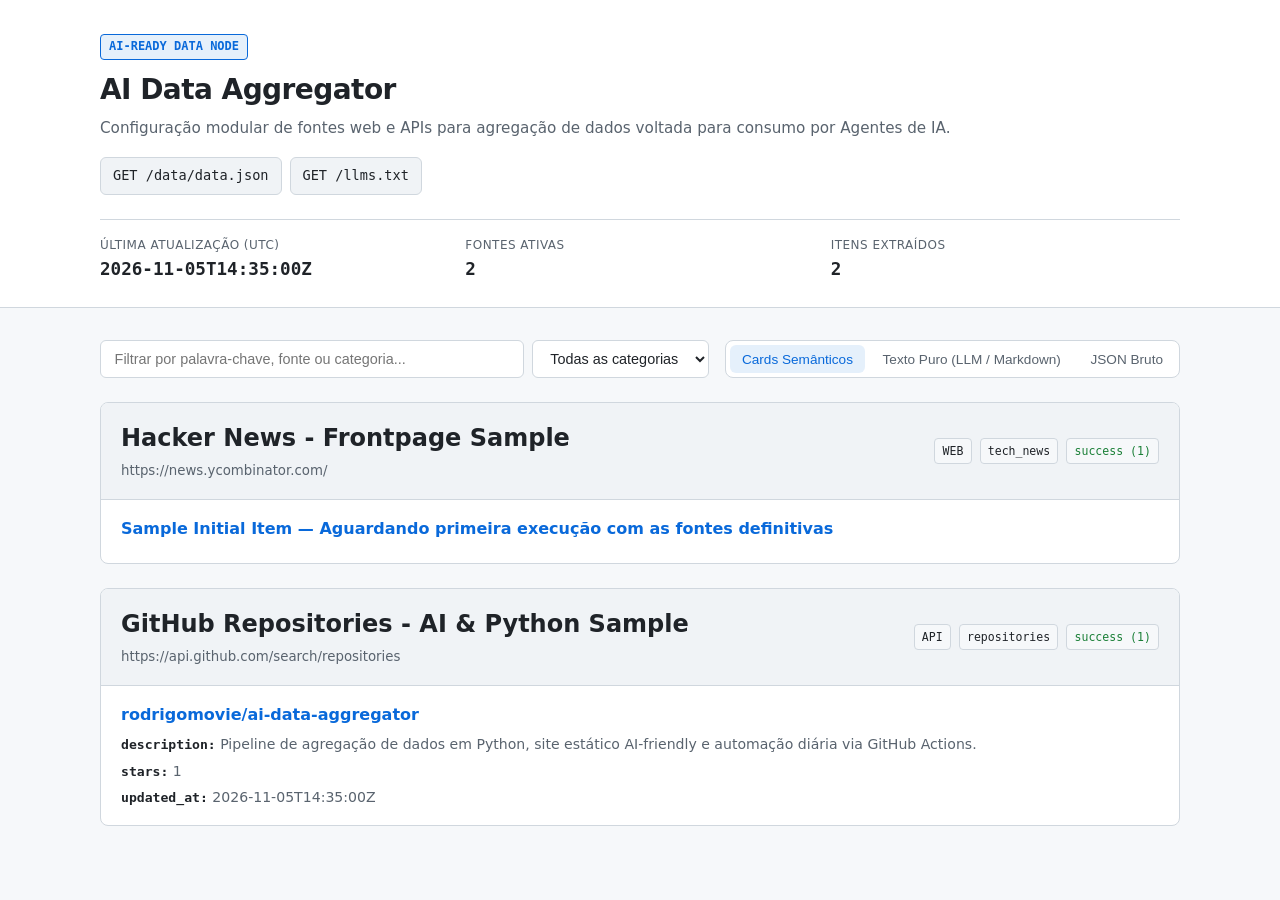
==== public/index.html @ f2503e38 "feat: initial project architecture with Python aggregator, AI-friendly static site, and GitHub Actio" ====
<!DOCTYPE html>
<html lang="pt-BR">
<head>
  <meta charset="UTF-8" />
  <meta name="viewport" content="width=device-width, initial-scale=1.0" />
  <title>AI Data Aggregator — Machine & Human Readable Feed</title>
  <meta name="description" content="Repositório de dados agregados otimizado para leitura por Agentes de IA (JSON & Markdown/LLMs.txt) e visualização humana." />
  <link rel="alternate" type="application/json" href="data/data.json" title="Structured JSON Data Feed" />
  <link rel="alternate" type="text/markdown" href="llms.txt" title="LLM Plain-Text Feed (llms.txt)" />
  <link rel="stylesheet" href="style.css" />
</head>
<body>
  <header class="site-header">
    <div class="container">
      <div class="header-top">
        <div>
          <span class="badge-protocol">AI-READY DATA NODE</span>
          <h1 id="project-title">AI Data Aggregator</h1>
          <p id="project-description" class="subtitle">
            Carregando feed consolidado para Agentes de IA...
          </p>
        </div>
        <nav class="machine-endpoints" aria-label="Endpoints diretos para Agentes de IA">
          <a href="data/data.json" class="btn-endpoint" target="_blank" rel="noopener">
            <code>GET /data/data.json</code>
          </a>
          <a href="llms.txt" class="btn-endpoint" target="_blank" rel="noopener">
            <code>GET /llms.txt</code>
          </a>
        </nav>
      </div>

      <section class="stats-bar" aria-label="Métricas da última coleta">
        <div class="stat-item">
          <span class="stat-label">Última Atualização (UTC)</span>
          <time id="stat-updated" class="stat-value">—</time>
        </div>
        <div class="stat-item">
          <span class="stat-label">Fontes Ativas</span>
          <span id="stat-sources" class="stat-value">0</span>
        </div>
        <div class="stat-item">
          <span class="stat-label">Itens Extraídos</span>
          <span id="stat-items" class="stat-value">0</span>
        </div>
      </section>
    </div>
  </header>

  <main class="container">
    <section class="controls-bar" aria-label="Controles de visualização e filtro">
      <div class="search-group">
        <label for="search-input" class="sr-only">Filtrar dados</label>
        <input
          type="search"
          id="search-input"
          placeholder="Filtrar por palavra-chave, fonte ou categoria..."
          autocomplete="off"
        />
        <select id="category-filter" aria-label="Filtrar por categoria">
          <option value="all">Todas as categorias</option>
        </select>
      </div>

      <div class="view-switcher" role="group" aria-label="Modo de exibição">
        <button type="button" class="btn-view active" data-view="cards">Cards Semânticos</button>
        <button type="button" class="btn-view" data-view="markdown">Texto Puro (LLM / Markdown)</button>
        <button type="button" class="btn-view" data-view="json">JSON Bruto</button>
      </div>
    </section>

    <section id="view-cards" class="view-section" aria-live="polite">
      <div id="sources-container" class="sources-grid">
        <p class="loading-state">Carregando <code>data/data.json</code>...</p>
      </div>
    </section>

    <section id="view-markdown" class="view-section hidden" aria-live="polite">
      <div class="raw-header">
        <span>Formato texto puro estruturado (ideal para janelas de contexto de LLMs)</span>
        <button type="button" id="copy-markdown-btn" class="btn-copy">Copiar Markdown</button>
      </div>
      <pre id="markdown-output" class="code-block">Carregando texto puro...</pre>
    </section>

    <section id="view-json" class="view-section hidden" aria-live="polite">
      <div class="raw-header">
        <span>Payload completo de <code>data/data.json</code></span>
        <button type="button" id="copy-json-btn" class="btn-copy">Copiar JSON</button>
      </div>
      <pre id="json-output" class="code-block">Carregando JSON...</pre>
    </section>
  </main>

  <script id="ai-agent-structured-data" type="application/json"></script>
  <script src="app.js" defer></script>
</body>
</html>
---- public/style.css ----
:root {
  color-scheme: light dark;
  --bg: #0d1117;
  --surface: #161b22;
  --surface-alt: #21262d;
  --border: #30363d;
  --text: #e6edf3;
  --text-muted: #8b949e;
  --accent: #58a6ff;
  --accent-subtle: rgba(56, 139, 253, 0.15);
  --success: #3fb950;
  --error: #f85149;
  --font-sans: system-ui, -apple-system, BlinkMacSystemFont, "Segoe UI", Roboto, sans-serif;
  --font-mono: ui-monospace, SFMono-Regular, "SF Mono", Menlo, Consolas, monospace;
}

@media (prefers-color-scheme: light) {
  :root {
    --bg: #f6f8fa;
    --surface: #ffffff;
    --surface-alt: #f0f3f6;
    --border: #d0d7de;
    --text: #1f2328;
    --text-muted: #59636e;
    --accent: #0969da;
    --accent-subtle: rgba(9, 105, 218, 0.1);
    --success: #1a7f37;
    --error: #cf222e;
  }
}

* {
  box-sizing: border-box;
  margin: 0;
  padding: 0;
}

body {
  font-family: var(--font-sans);
  background-color: var(--bg);
  color: var(--text);
  line-height: 1.6;
  padding-bottom: 4rem;
}

.container {
  max-width: 1120px;
  margin: 0 auto;
  padding: 0 1.25rem;
}

.sr-only {
  position: absolute;
  width: 1px;
  height: 1px;
  overflow: hidden;
  clip: rect(0, 0, 0, 0);
}

.site-header {
  background-color: var(--surface);
  border-bottom: 1px solid var(--border);
  padding: 2rem 0 1.5rem;
  margin-bottom: 2rem;
}

.header-top {
  display: flex;
  flex-wrap: wrap;
  justify-content: space-between;
  align-items: flex-start;
  gap: 1rem;
  margin-bottom: 1.5rem;
}

.badge-protocol {
  display: inline-block;
  font-family: var(--font-mono);
  font-size: 0.75rem;
  font-weight: 600;
  color: var(--accent);
  background: var(--accent-subtle);
  border: 1px solid var(--accent);
  padding: 0.15rem 0.5rem;
  border-radius: 4px;
  margin-bottom: 0.5rem;
}

h1 {
  font-size: 1.75rem;
  font-weight: 700;
  letter-spacing: -0.02em;
}

.subtitle {
  color: var(--text-muted);
  font-size: 0.95rem;
  margin-top: 0.25rem;
}

.machine-endpoints {
  display: flex;
  flex-wrap: wrap;
  gap: 0.5rem;
}

.btn-endpoint {
  text-decoration: none;
  color: var(--text);
  background: var(--surface-alt);
  border: 1px solid var(--border);
  padding: 0.45rem 0.75rem;
  border-radius: 6px;
  font-size: 0.85rem;
  transition: border-color 0.15s ease;
}

.btn-endpoint:hover {
  border-color: var(--accent);
  color: var(--accent);
}

.stats-bar {
  display: grid;
  grid-template-columns: repeat(auto-fit, minmax(180px, 1fr));
  gap: 1rem;
  padding-top: 1rem;
  border-top: 1px solid var(--border);
}

.stat-item {
  display: flex;
  flex-direction: column;
}

.stat-label {
  font-size: 0.75rem;
  text-transform: uppercase;
  letter-spacing: 0.04em;
  color: var(--text-muted);
}

.stat-value {
  font-family: var(--font-mono);
  font-size: 1.1rem;
  font-weight: 600;
}

.controls-bar {
  display: flex;
  flex-wrap: wrap;
  justify-content: space-between;
  align-items: center;
  gap: 1rem;
  margin-bottom: 1.5rem;
}

.search-group {
  display: flex;
  flex: 1;
  min-width: 280px;
  gap: 0.5rem;
}

input[type="search"],
select {
  background: var(--surface);
  color: var(--text);
  border: 1px solid var(--border);
  padding: 0.55rem 0.85rem;
  border-radius: 6px;
  font-size: 0.9rem;
}

input[type="search"] {
  flex: 1;
}

.view-switcher {
  display: flex;
  gap: 0.35rem;
  background: var(--surface);
  padding: 0.25rem;
  border: 1px solid var(--border);
  border-radius: 8px;
}

.btn-view {
  background: transparent;
  color: var(--text-muted);
  border: none;
  padding: 0.4rem 0.75rem;
  border-radius: 6px;
  font-size: 0.85rem;
  cursor: pointer;
  font-weight: 500;
}

.btn-view.active {
  background: var(--accent-subtle);
  color: var(--accent);
}

.hidden {
  display: none !important;
}

.sources-grid {
  display: flex;
  flex-direction: column;
  gap: 1.5rem;
}

.source-block {
  background: var(--surface);
  border: 1px solid var(--border);
  border-radius: 8px;
  overflow: hidden;
}

.source-header {
  display: flex;
  flex-wrap: wrap;
  justify-content: space-between;
  align-items: center;
  gap: 0.5rem;
  padding: 1rem 1.25rem;
  background: var(--surface-alt);
  border-bottom: 1px solid var(--border);
}

.source-meta {
  display: flex;
  align-items: center;
  gap: 0.5rem;
  flex-wrap: wrap;
}

.tag {
  font-family: var(--font-mono);
  font-size: 0.72rem;
  padding: 0.15rem 0.45rem;
  border-radius: 4px;
  background: var(--bg);
  border: 1px solid var(--border);
}

.status-success {
  color: var(--success);
}

.status-error {
  color: var(--error);
}

.items-list {
  list-style: none;
}

.item-card {
  padding: 1rem 1.25rem;
  border-bottom: 1px solid var(--border);
}

.item-card:last-child {
  border-bottom: none;
}

.item-title {
  font-size: 1rem;
  font-weight: 600;
  margin-bottom: 0.35rem;
}

.item-title a {
  color: var(--accent);
  text-decoration: none;
}

.item-title a:hover {
  text-decoration: underline;
}

.item-fields {
  display: grid;
  gap: 0.25rem;
  font-size: 0.88rem;
  color: var(--text-muted);
}

.item-field strong {
  color: var(--text);
  font-family: var(--font-mono);
  font-size: 0.82rem;
}

.raw-header {
  display: flex;
  justify-content: space-between;
  align-items: center;
  background: var(--surface-alt);
  border: 1px solid var(--border);
  border-bottom: none;
  padding: 0.65rem 1rem;
  border-radius: 8px 8px 0 0;
  font-size: 0.85rem;
  color: var(--text-muted);
}

.btn-copy {
  background: var(--surface);
  color: var(--text);
  border: 1px solid var(--border);
  padding: 0.3rem 0.65rem;
  border-radius: 4px;
  font-size: 0.8rem;
  cursor: pointer;
}

.code-block {
  background: var(--surface);
  border: 1px solid var(--border);
  border-radius: 0 0 8px 8px;
  padding: 1.25rem;
  overflow-x: auto;
  font-family: var(--font-mono);
  font-size: 0.85rem;
  white-space: pre-wrap;
  word-break: break-word;
}
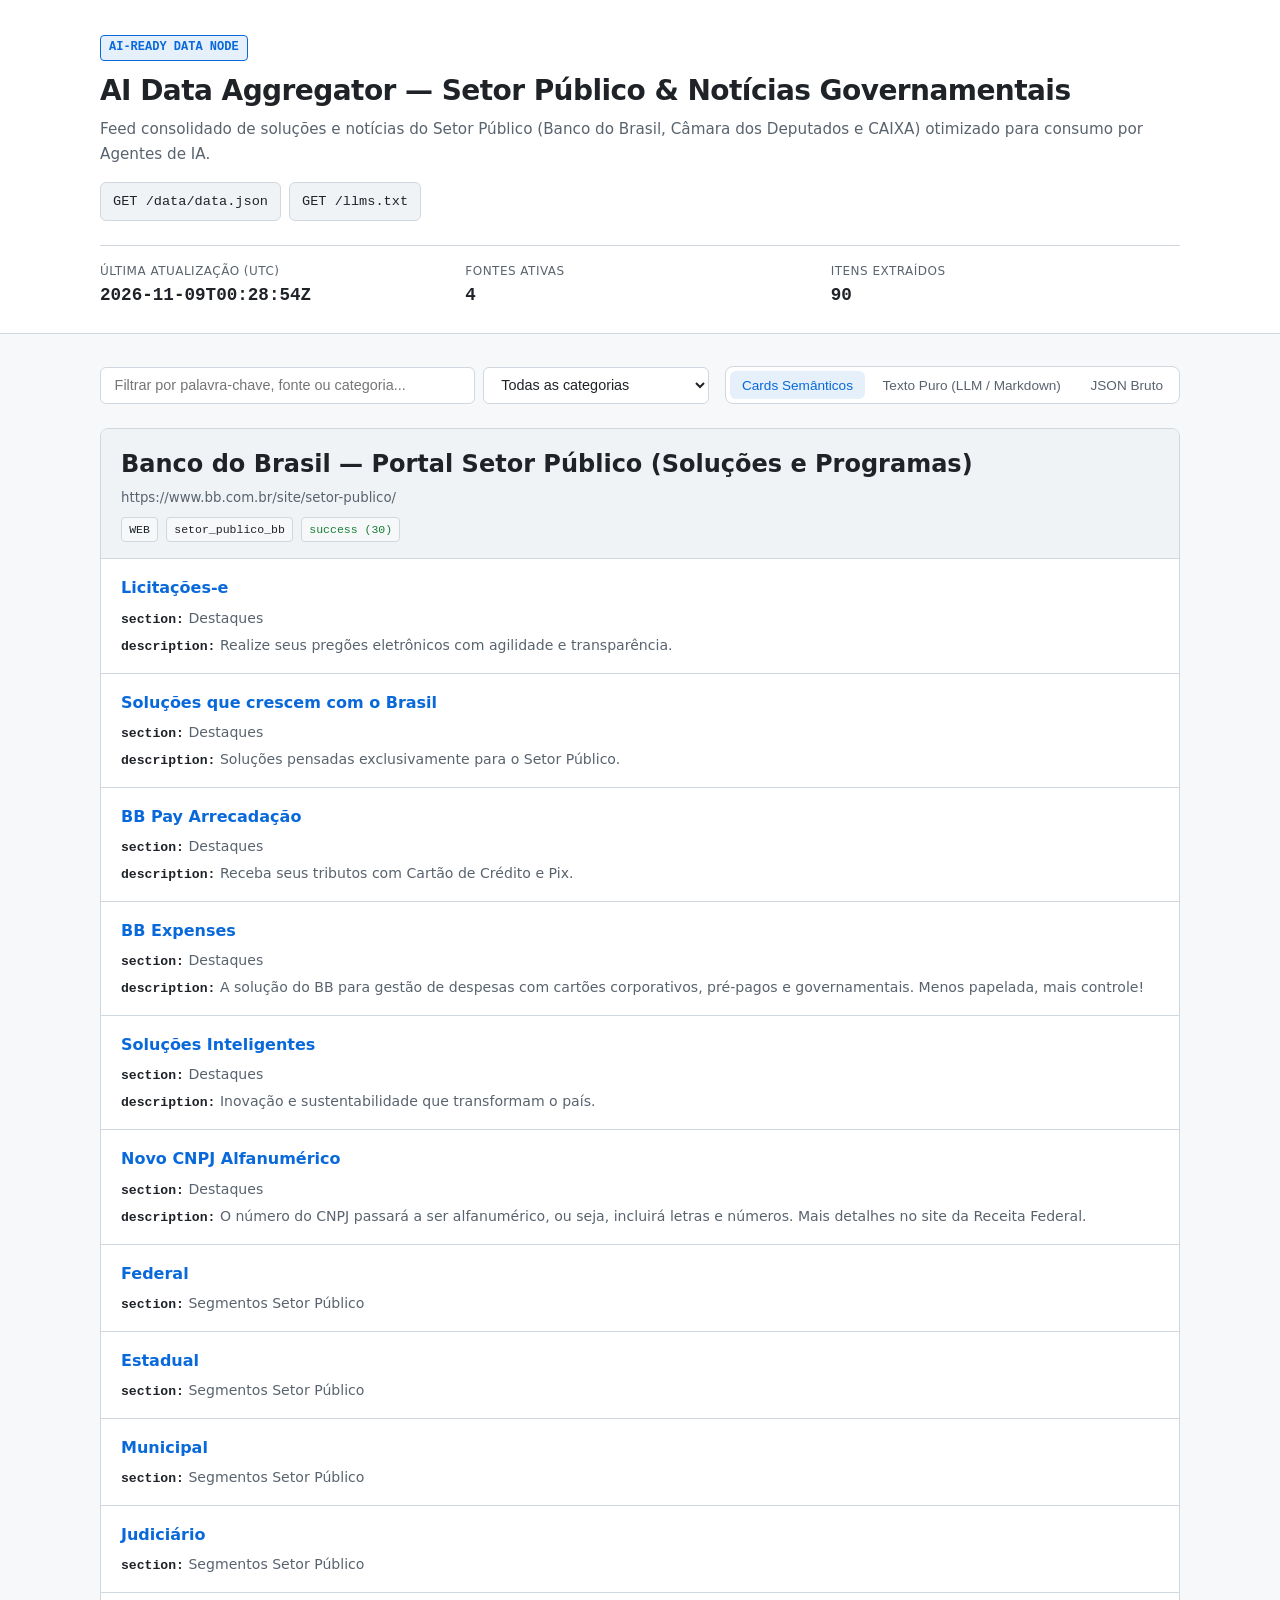
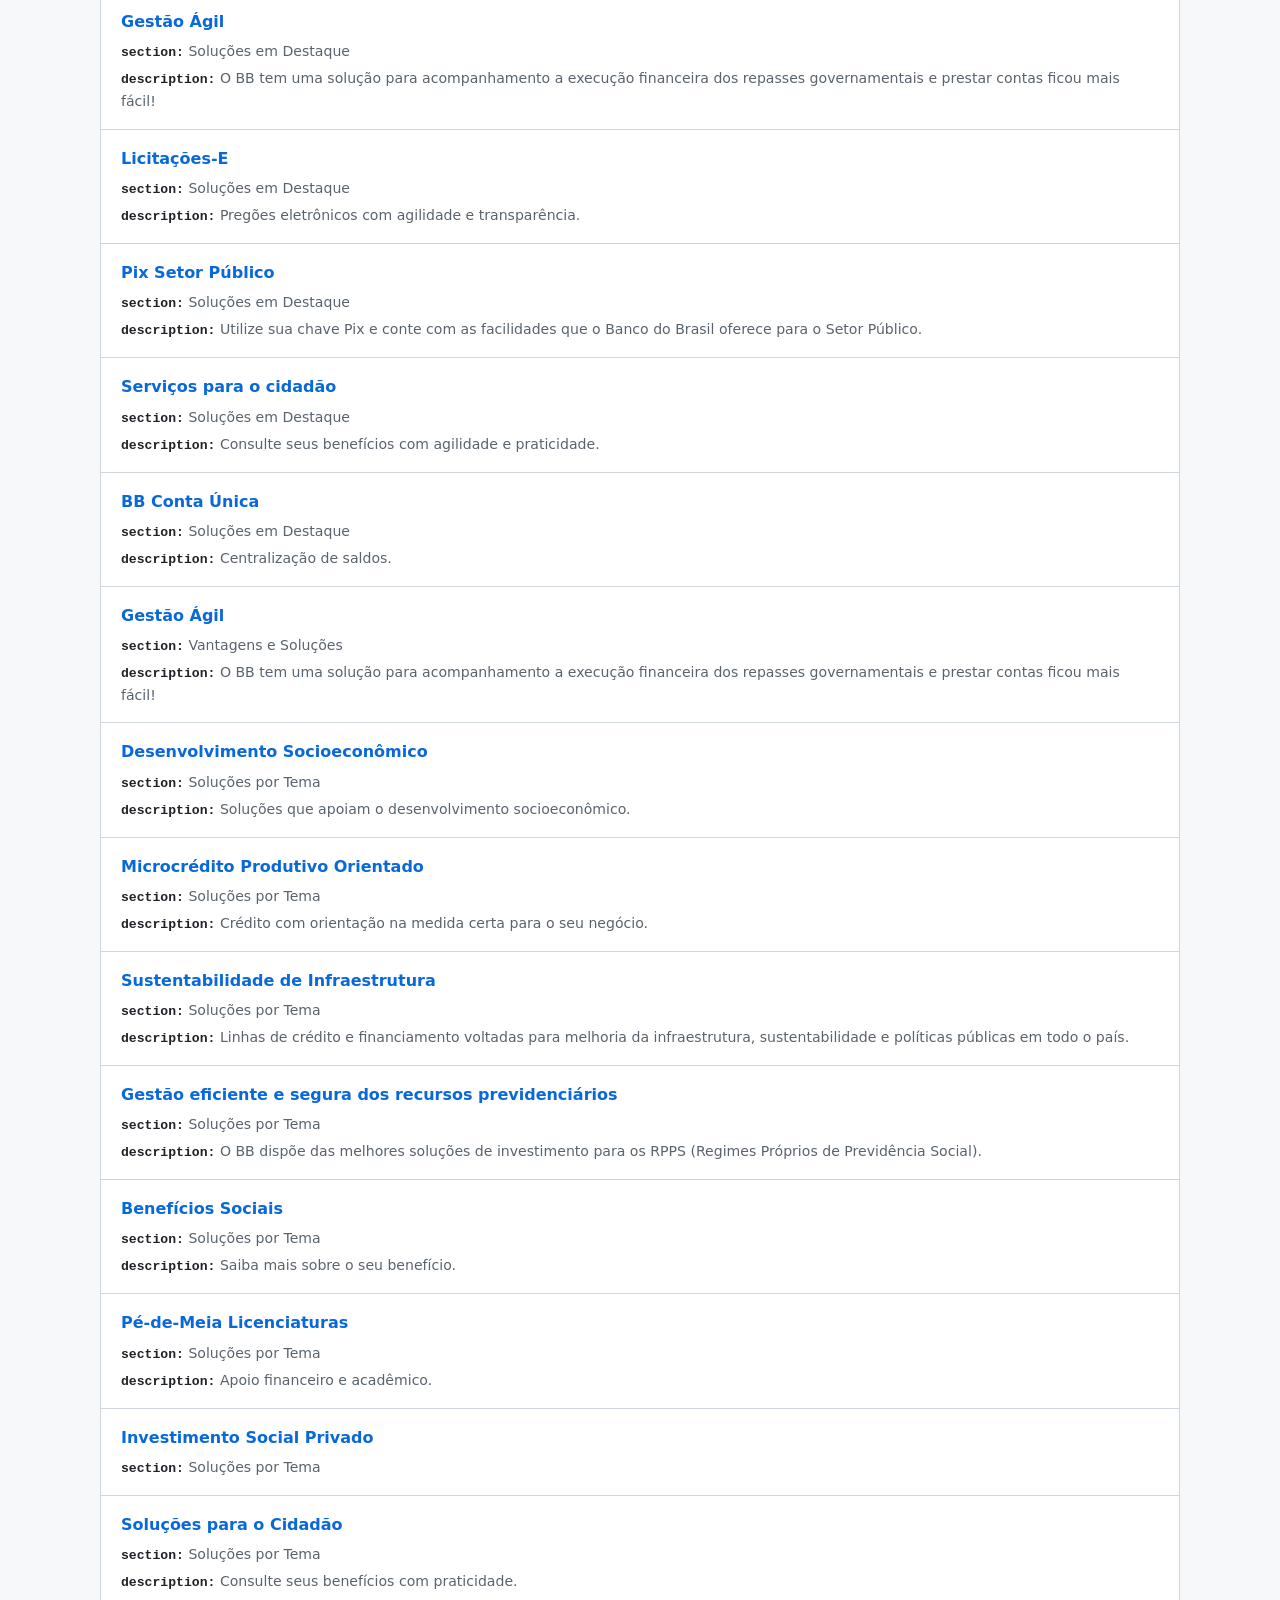
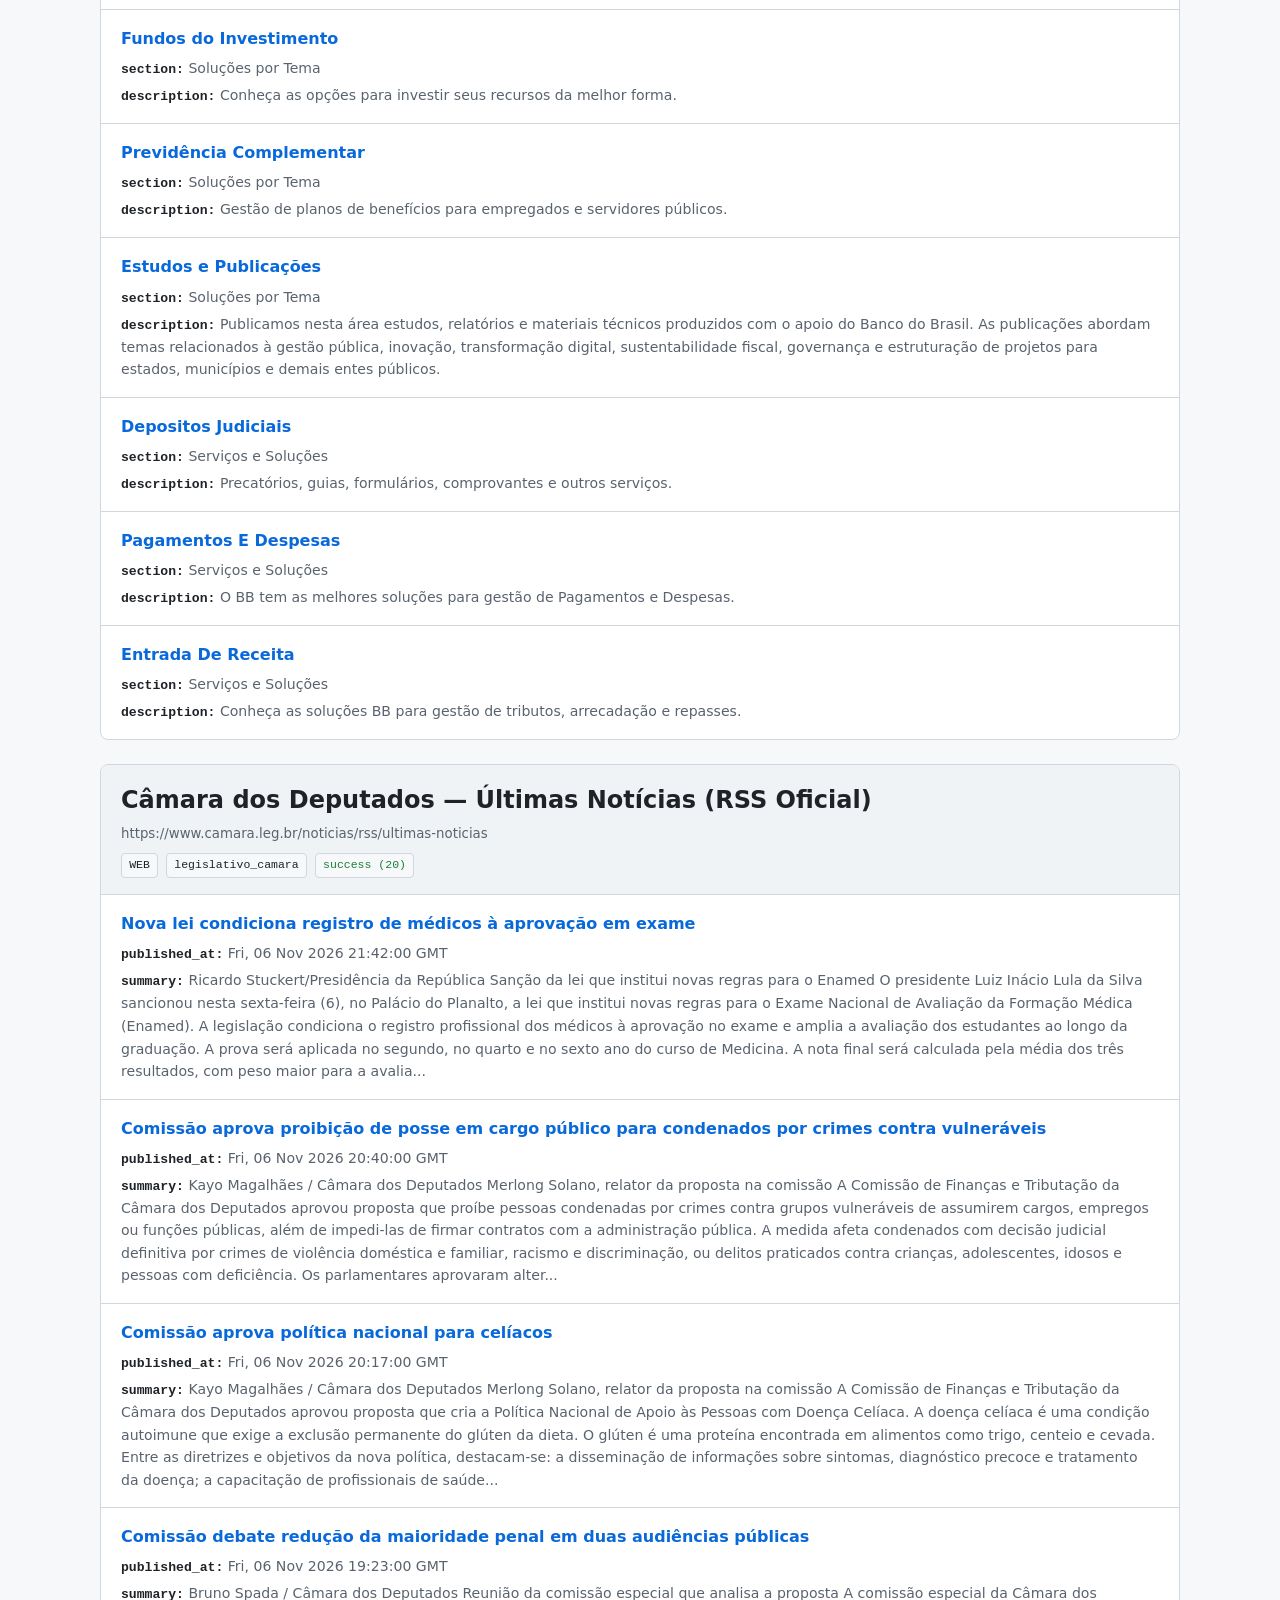
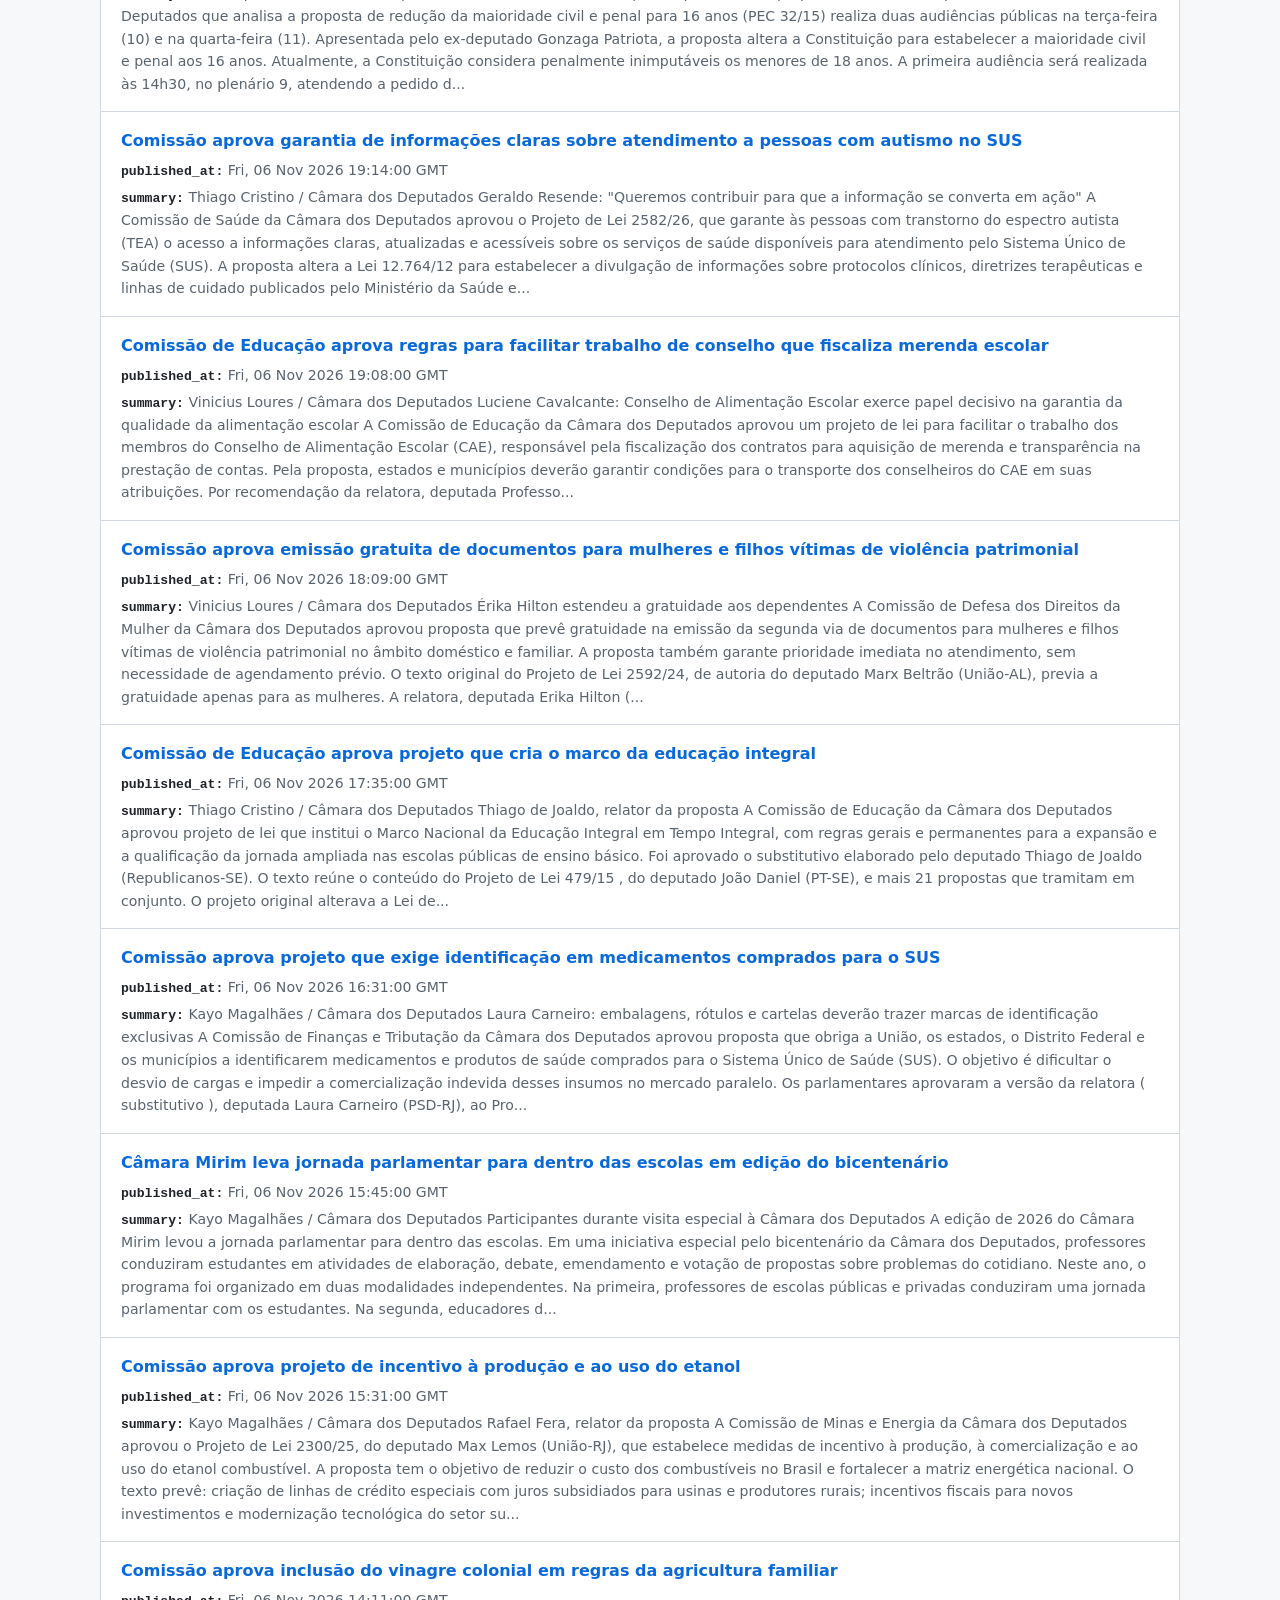
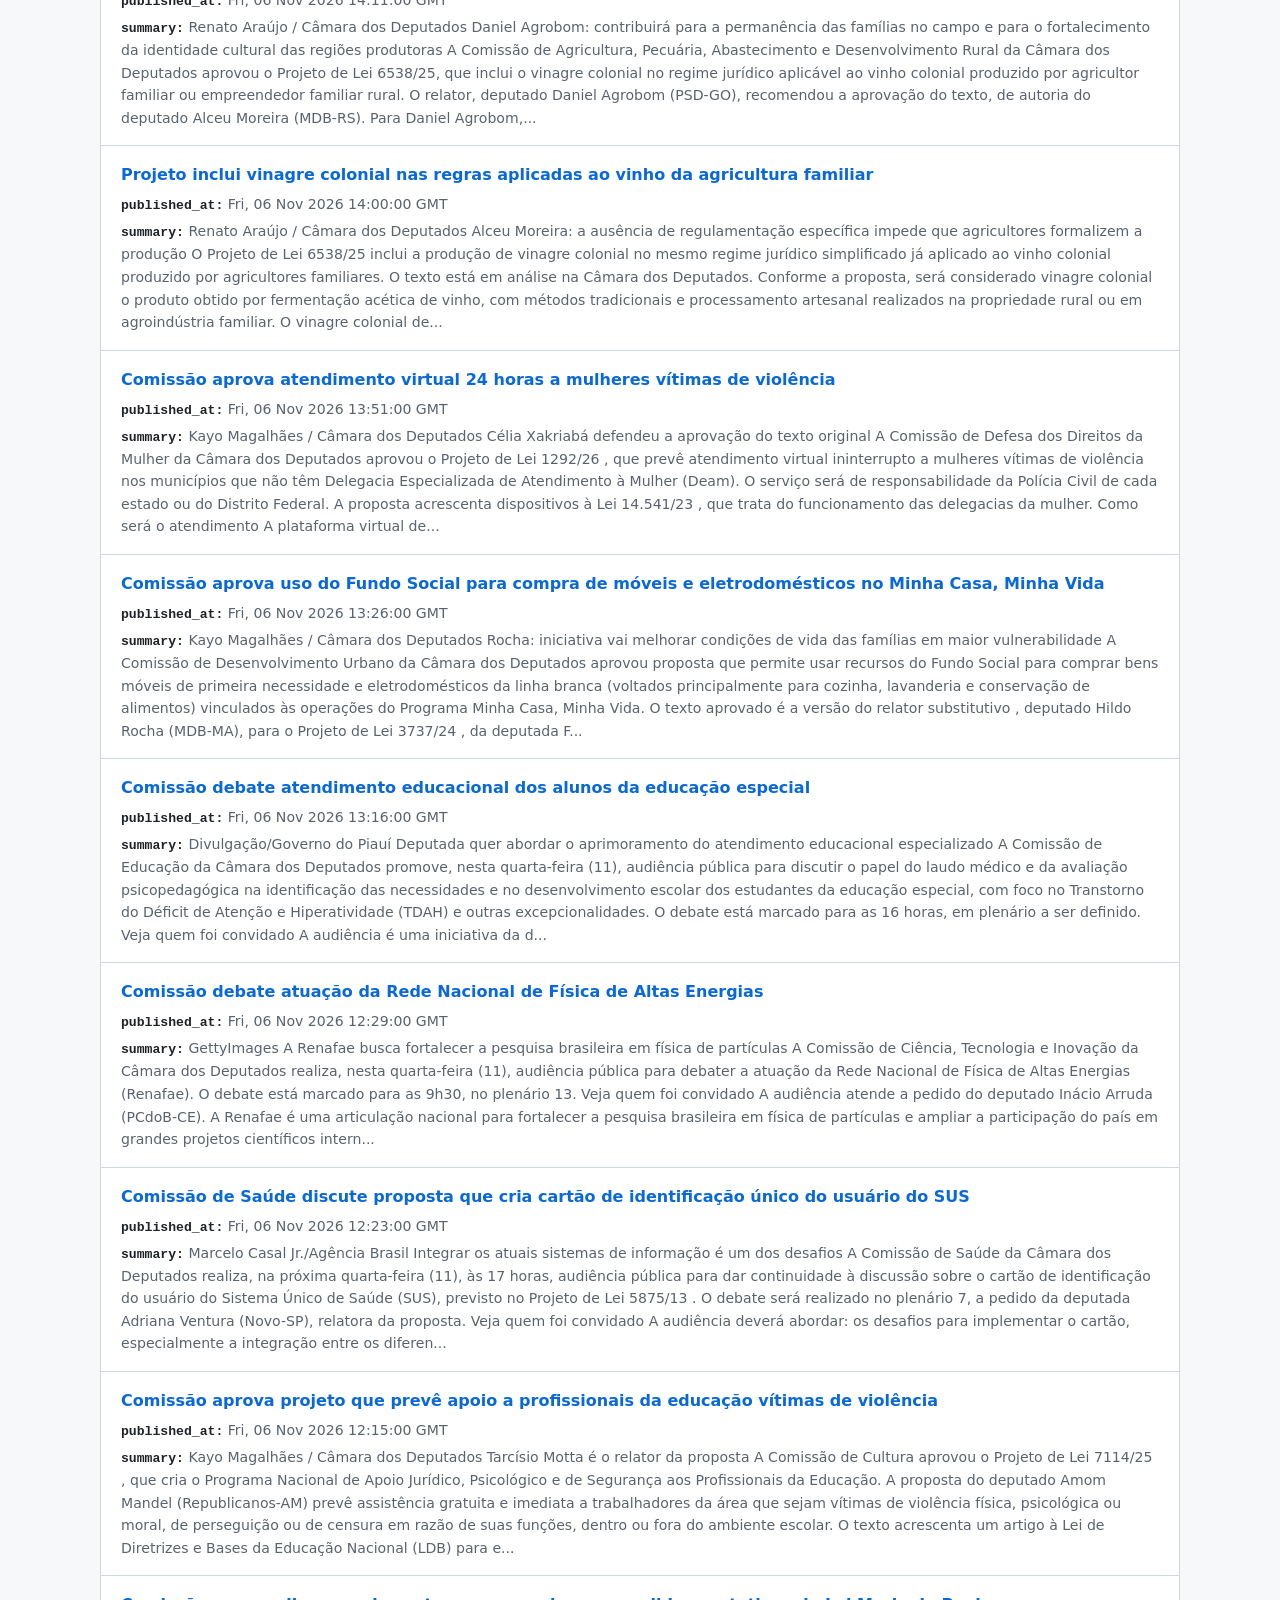
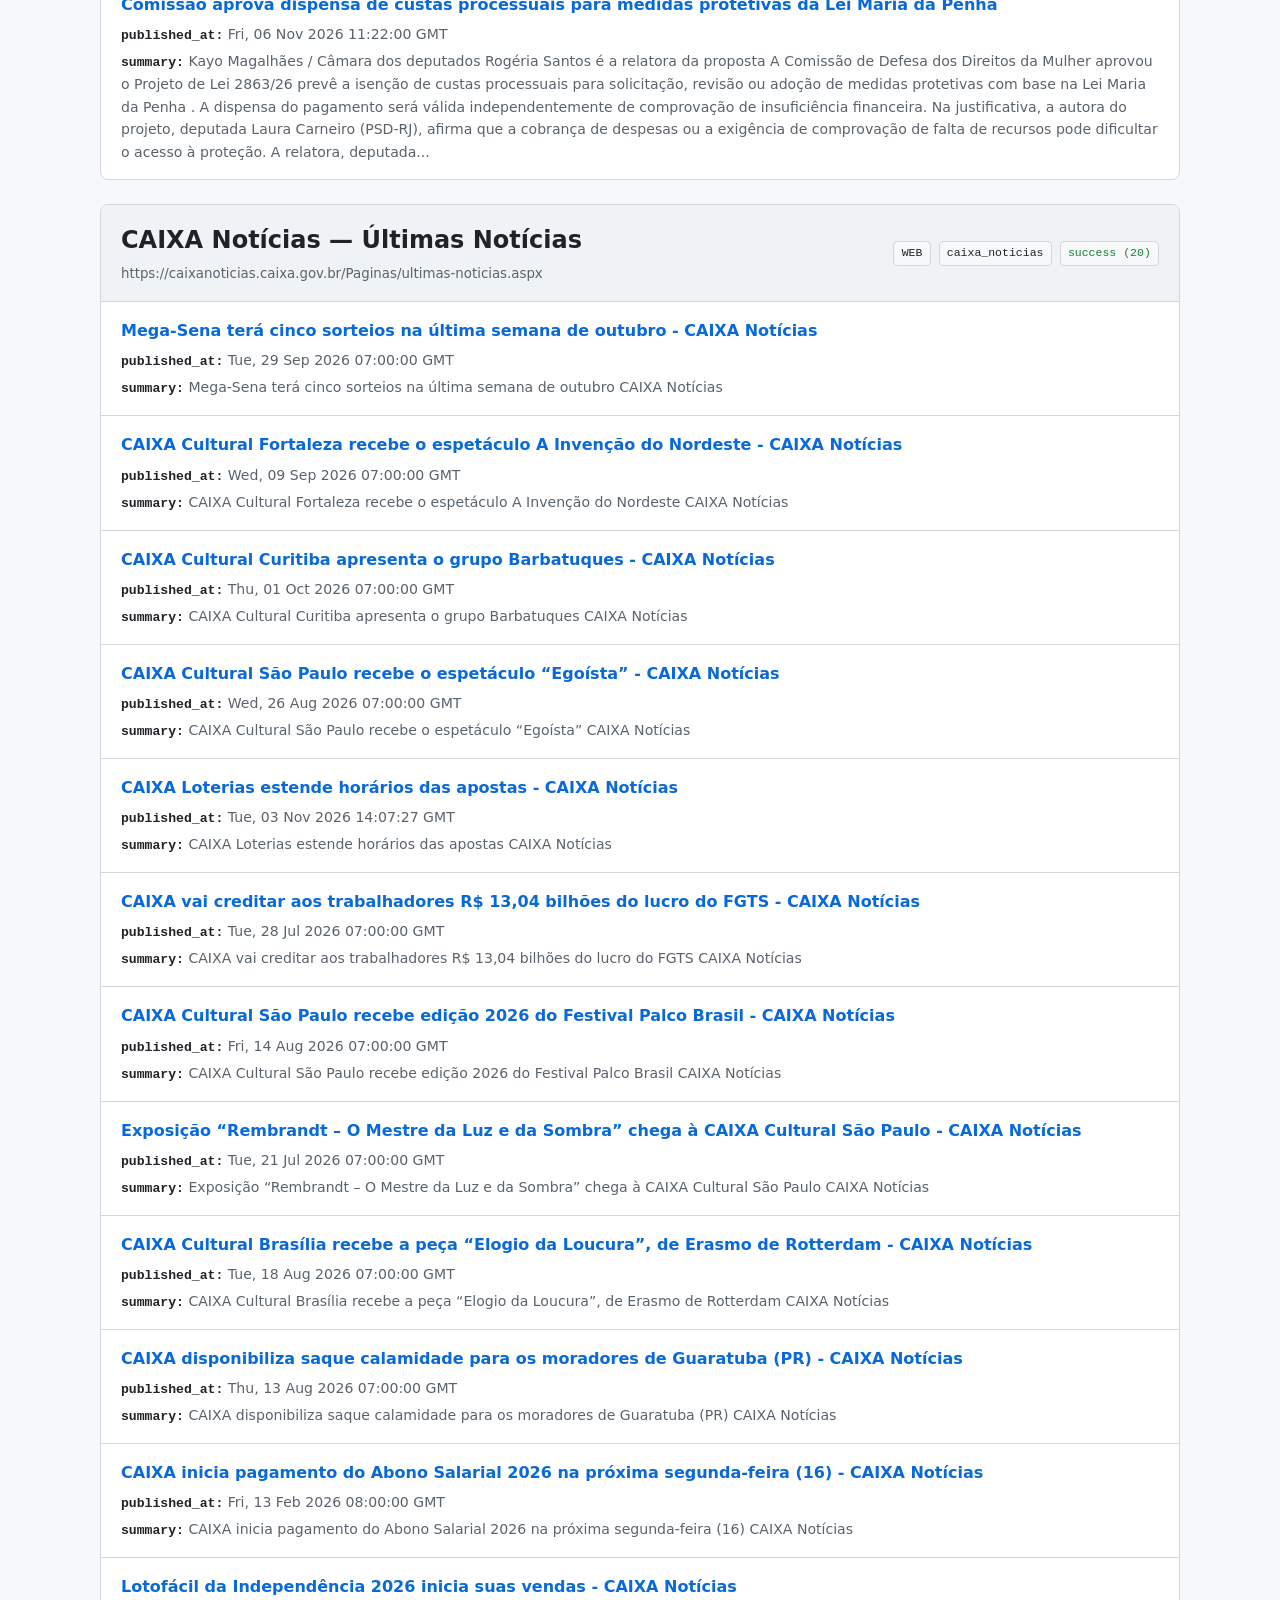
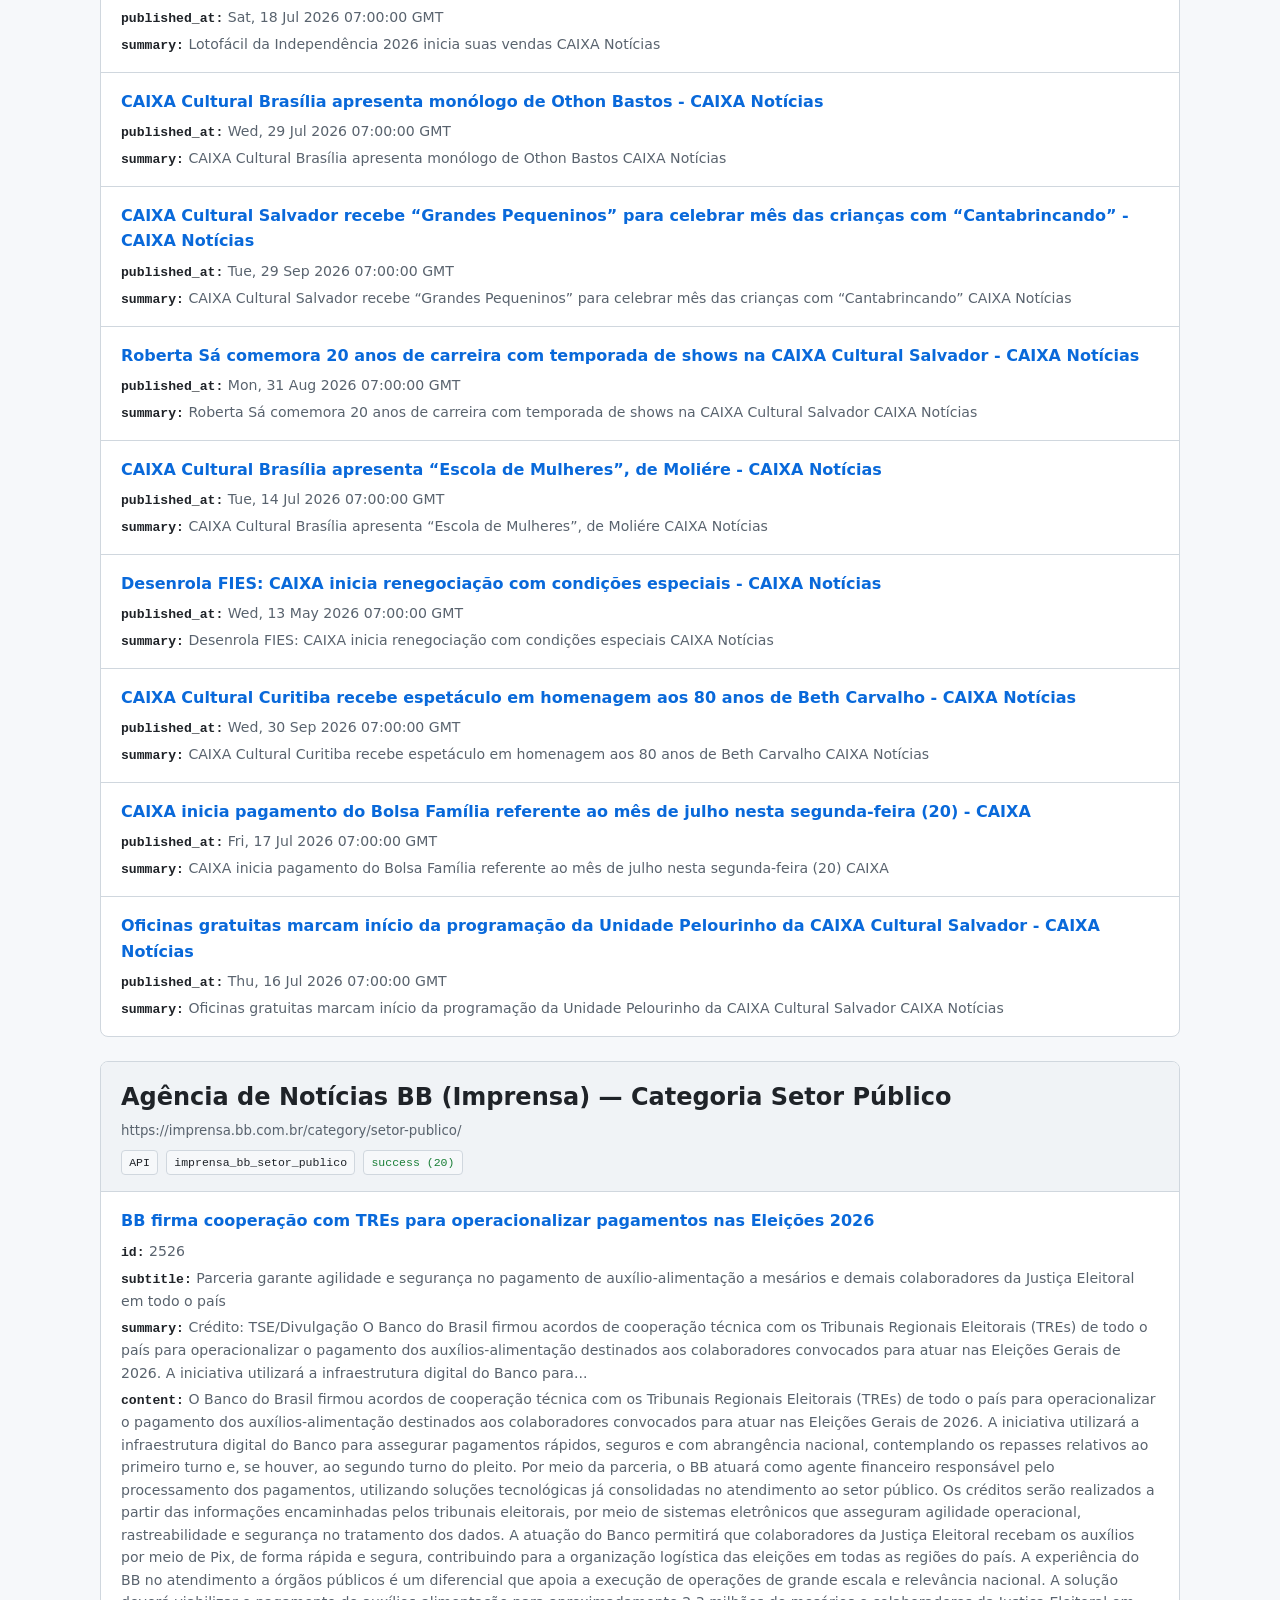
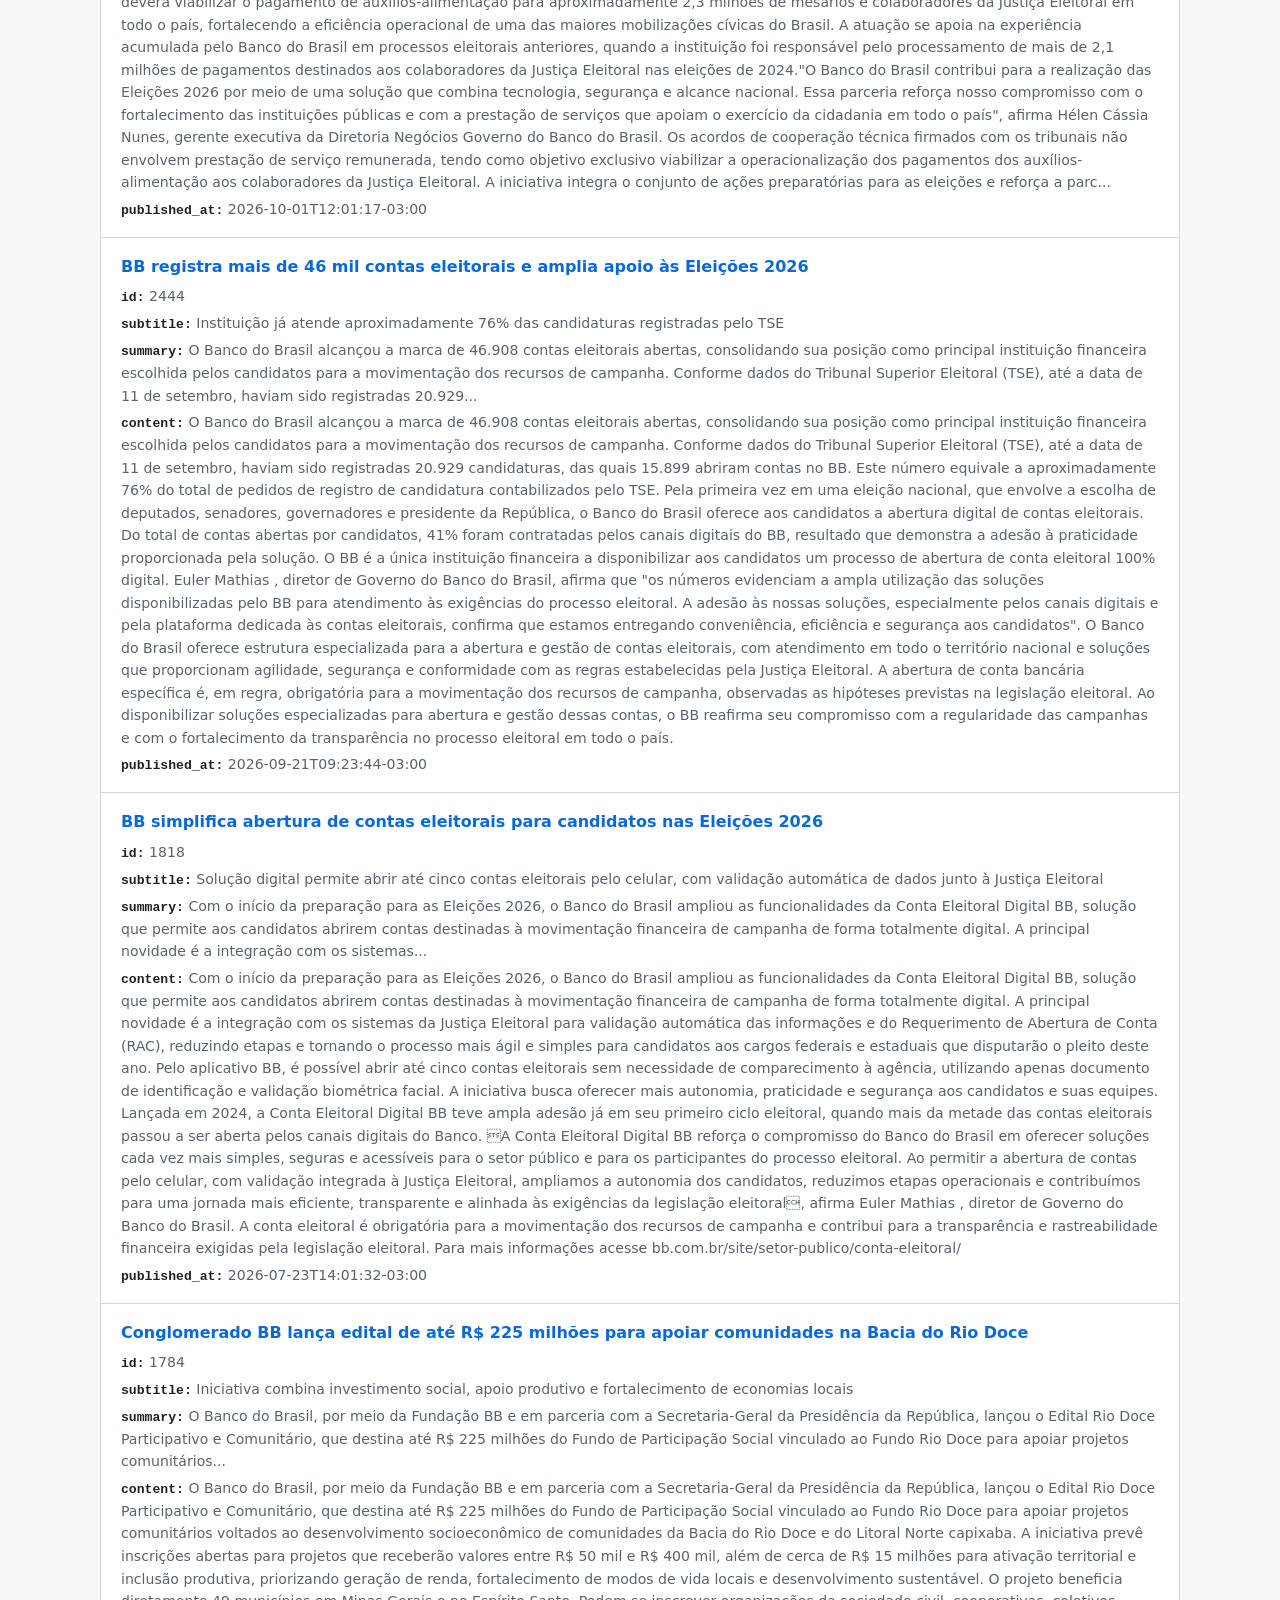
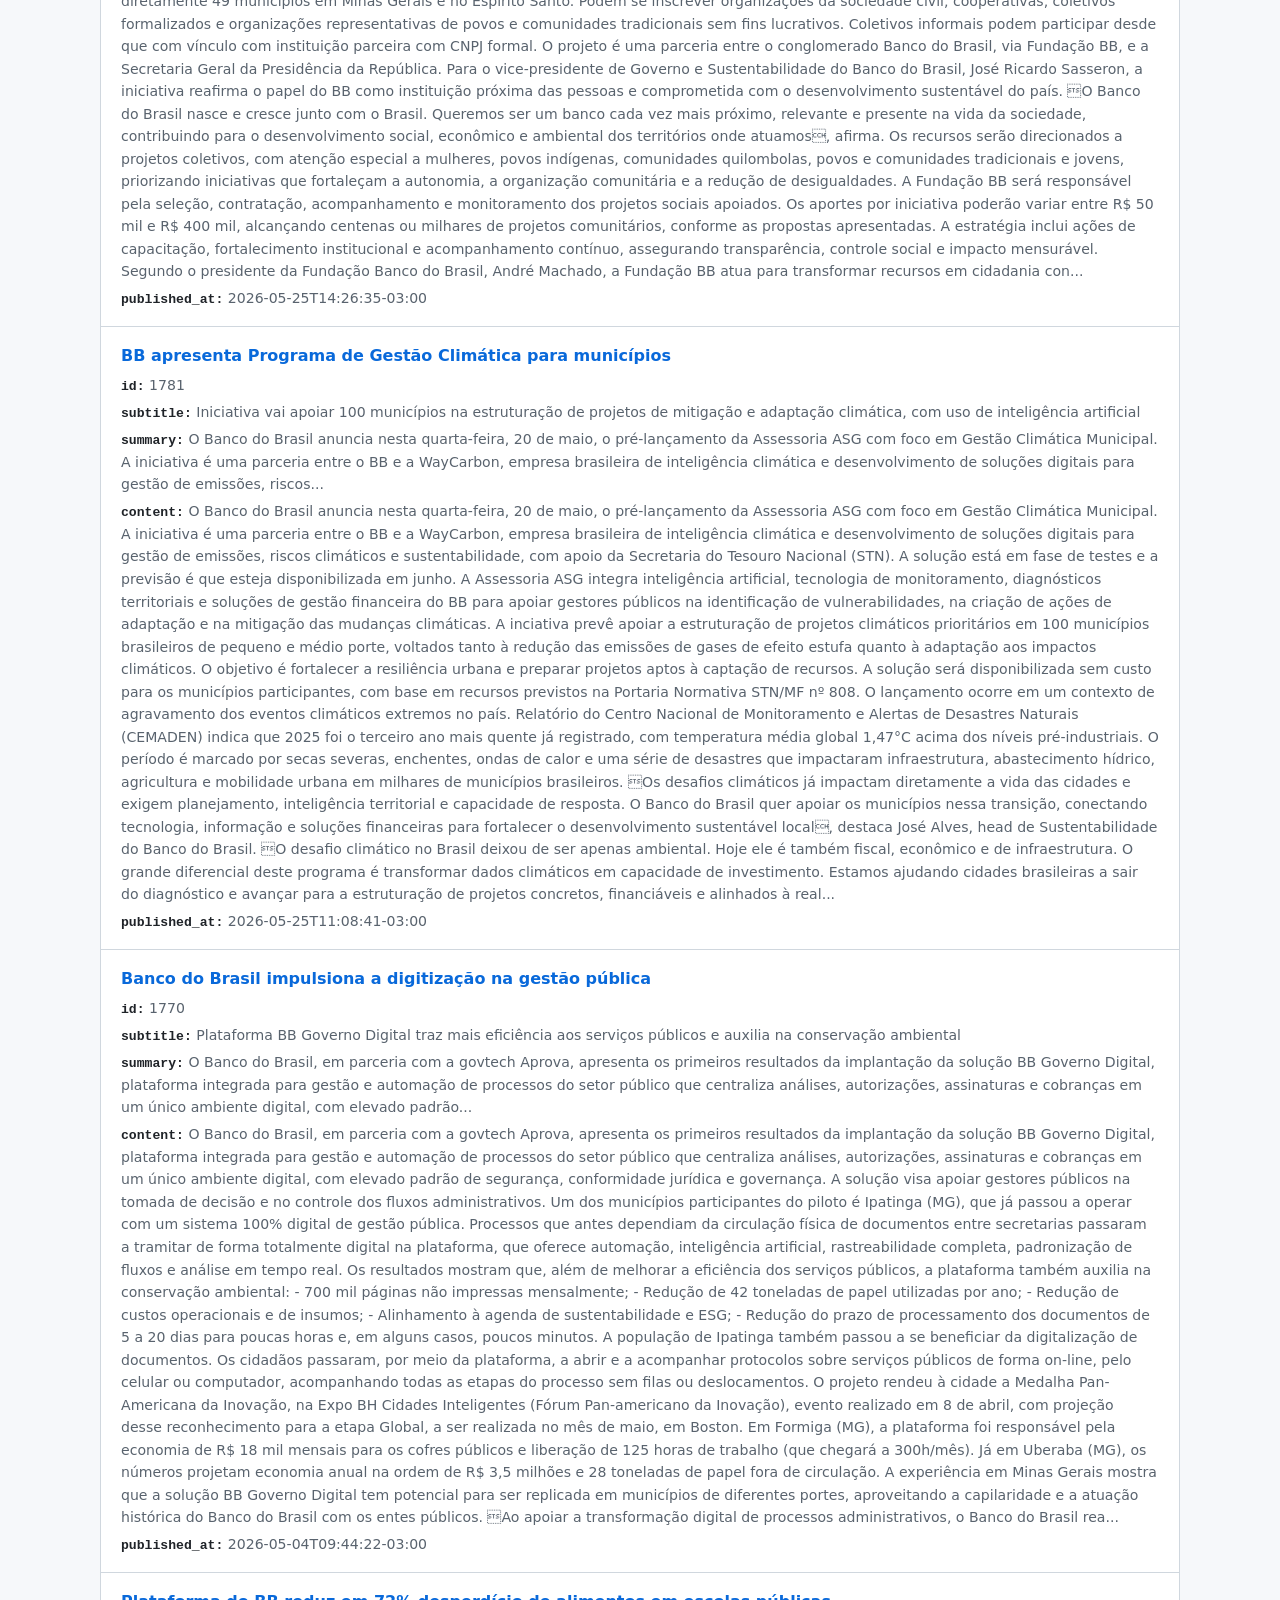
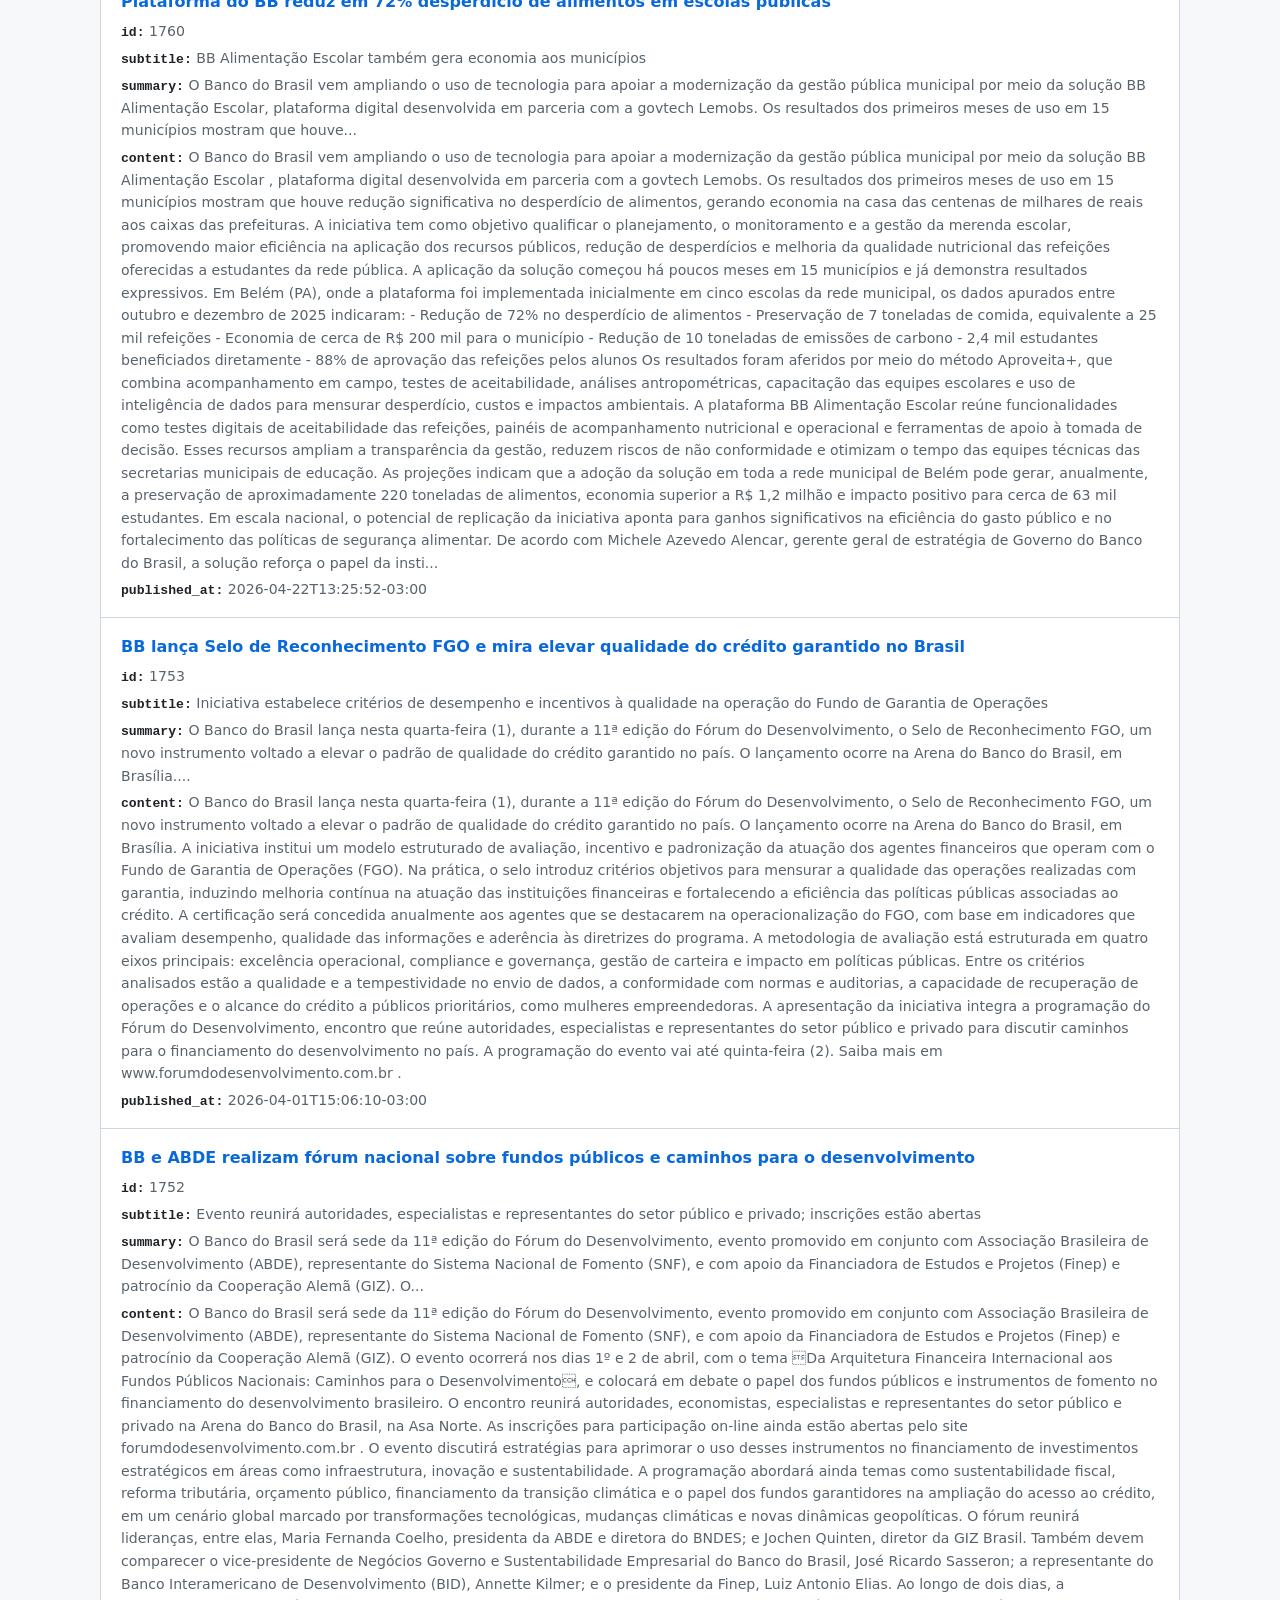
==== commit d8b27e89: "chore(seo): add Bing Webmaster Tools verification meta tag (msvalidate.01) to index.html and static " ====
--- a/public/index.html
+++ b/public/index.html
@@ -3,6 +3,7 @@
 <head>
   <meta charset="UTF-8" />
   <meta name="viewport" content="width=device-width, initial-scale=1.0" />
+  <meta name="msvalidate.01" content="6A925F11C3FB4F6B637E935E2A0A5CB4" />
   <title>AI Data Aggregator — Machine & Human Readable Feed</title>
   <meta name="description" content="Repositório de dados agregados otimizado para leitura por Agentes de IA (JSON & Markdown/LLMs.txt) e visualização humana." />
   <link rel="alternate" type="application/json" href="data/data.json" title="Structured JSON Data Feed" />
@@ -69,12 +70,14 @@
       </div>
     </section>
 
+    <!-- Visão 1: Cards Semânticos -->
     <section id="view-cards" class="view-section" aria-live="polite">
       <div id="sources-container" class="sources-grid">
         <p class="loading-state">Carregando <code>data/data.json</code>...</p>
       </div>
     </section>
 
+    <!-- Visão 2: Texto Puro / Markdown para Agentes de IA -->
     <section id="view-markdown" class="view-section hidden" aria-live="polite">
       <div class="raw-header">
         <span>Formato texto puro estruturado (ideal para janelas de contexto de LLMs)</span>
@@ -83,6 +86,7 @@
       <pre id="markdown-output" class="code-block">Carregando texto puro...</pre>
     </section>
 
+    <!-- Visão 3: JSON Bruto -->
     <section id="view-json" class="view-section hidden" aria-live="polite">
       <div class="raw-header">
         <span>Payload completo de <code>data/data.json</code></span>
@@ -92,6 +96,7 @@
     </section>
   </main>
 
+  <!-- Payload JSON embutido/sincronizado para que crawlers que leem o DOM recebam os dados imediatamente -->
   <script id="ai-agent-structured-data" type="application/json"></script>
   <script src="app.js" defer></script>
 </body>
